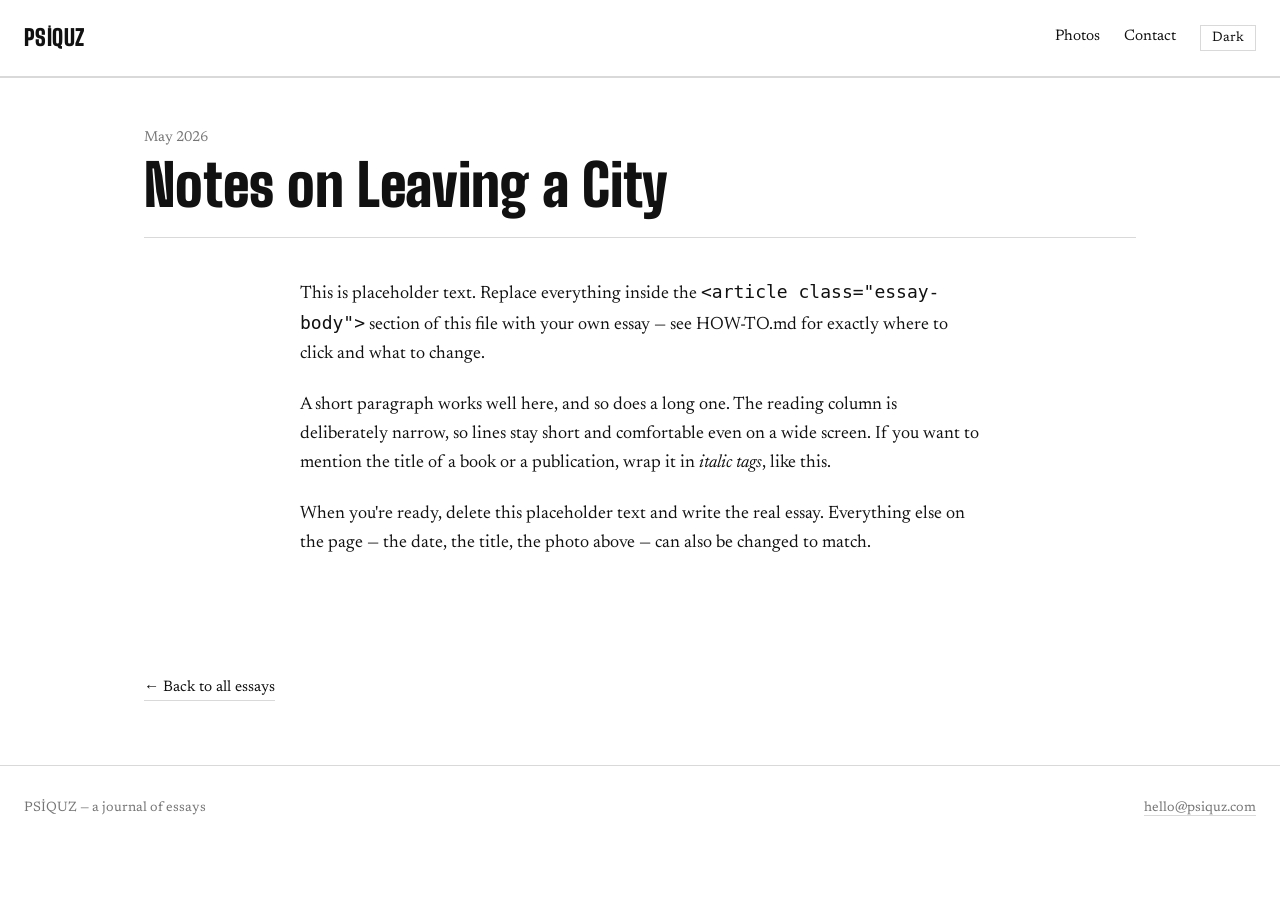
==== essay-1.html @ d4a70851 "Add files via upload" ====
<!doctype html>
<html lang="en" data-theme="light">
<head>
<meta charset="utf-8">
<meta name="viewport" content="width=device-width, initial-scale=1">
<title>Notes on Leaving a City — PSİQUZ</title>
<link rel="preconnect" href="https://fonts.googleapis.com">
<link rel="preconnect" href="https://fonts.gstatic.com" crossorigin>
<link href="https://fonts.googleapis.com/css2?family=Big+Shoulders+Display:wght@700;900&family=Newsreader:ital,wght@0,400;0,500;1,400&display=swap" rel="stylesheet">
<link rel="stylesheet" href="style.css">
</head>
<body>

<nav class="site-nav">
  <a href="index.html" class="nav-name">PSİQUZ</a>
  <div class="nav-links">
    <a href="photos.html" class="nav-link">Photos</a>
    <a href="mailto:hello@psiquz.com" class="nav-link">Contact</a>
    <button class="theme-toggle" id="themeToggle" type="button">Dark</button>
  </div>
</nav>

<div class="bleed">
  <img src="images/hero-essay-1.svg" alt="">
</div>

<main class="wrap">
  <header class="essay-header">
    <div class="eyebrow-date">May 2026</div>
    <h1>Notes on Leaving a City</h1>
  </header>

  <article class="essay-body">
    <p>This is placeholder text. Replace everything inside the <code>&lt;article class="essay-body"&gt;</code> section of this file with your own essay — see HOW-TO.md for exactly where to click and what to change.</p>
    <p>A short paragraph works well here, and so does a long one. The reading column is deliberately narrow, so lines stay short and comfortable even on a wide screen. If you want to mention the title of a book or a publication, wrap it in <em>italic tags</em>, like this.</p>
    <p>When you're ready, delete this placeholder text and write the real essay. Everything else on the page — the date, the title, the photo above — can also be changed to match.</p>
  </article>

  <a class="back-link" href="index.html">← Back to all essays</a>
</main>

<footer class="site-footer">
  <span>PSİQUZ — a journal of essays</span>
  <span><a href="mailto:hello@psiquz.com">hello@psiquz.com</a></span>
</footer>

<script src="script.js"></script>
</body>
</html>
---- style.css ----
/* ============================================
   PSİQUZ — stylesheet
   Plain-language notes are in HOW-TO.md
   ============================================ */

:root {
  --bg: #ffffff;
  --fg: #111111;
  --rule: #d9d9d9;
  --muted: #767676;
  --font-display: 'Big Shoulders Display', sans-serif;
  --font-body: 'Newsreader', Georgia, serif;
}

[data-theme="dark"] {
  --bg: #0a0a0a;
  --fg: #f2f2f2;
  --rule: #333333;
  --muted: #999999;
}

* { box-sizing: border-box; }

html { -webkit-text-size-adjust: 100%; }

body {
  margin: 0;
  background: var(--bg);
  color: var(--fg);
  font-family: var(--font-body);
  font-size: 1.125rem;
  line-height: 1.6;
  transition: background .2s ease, color .2s ease;
}

a { color: inherit; }

.wrap {
  max-width: 1040px;
  margin: 0 auto;
  padding: 0 1.5rem;
}

/* ---------- Nav ---------- */
.site-nav {
  display: flex;
  align-items: center;
  justify-content: space-between;
  gap: 1rem;
  padding: 1.25rem 1.5rem;
  border-bottom: 1px solid var(--rule);
}

.site-nav .nav-name {
  font-family: var(--font-display);
  font-weight: 900;
  font-size: 1.4rem;
  letter-spacing: 0.02em;
  text-decoration: none;
}

.site-nav .nav-links {
  display: flex;
  gap: 1.5rem;
  align-items: center;
  font-size: 0.95rem;
}

.site-nav a.nav-link {
  text-decoration: none;
  border-bottom: 1px solid transparent;
}

.site-nav a.nav-link:hover { border-bottom-color: var(--fg); }

.theme-toggle {
  background: none;
  border: 1px solid var(--rule);
  color: var(--fg);
  font-family: var(--font-body);
  font-size: 0.85rem;
  padding: 0.3rem 0.7rem;
  cursor: pointer;
}
.theme-toggle:hover { border-color: var(--fg); }

/* ---------- Full-bleed photo ---------- */
.bleed {
  width: 100%;
  overflow: hidden;
  border-bottom: 1px solid var(--rule);
  line-height: 0;
}
.bleed img { display: block; width: 100%; height: auto; }

/* ---------- Home page ---------- */
.home-grid {
  display: grid;
  grid-template-columns: 1.1fr 1fr;
  gap: 3rem;
  padding: 3rem 0;
}

.statement { padding-right: 1rem; }

.statement h1 {
  font-family: var(--font-display);
  font-weight: 900;
  font-size: clamp(2.2rem, 5vw, 3.4rem);
  line-height: 0.95;
  margin: 0 0 1.2rem;
}

.statement p {
  color: var(--muted);
  font-size: 1.05rem;
  max-width: 34ch;
}

.index-list { border-top: 1px solid var(--rule); }

.essay-row {
  display: flex;
  justify-content: space-between;
  align-items: baseline;
  gap: 1rem;
  padding: 1.1rem 0;
  border-bottom: 1px solid var(--rule);
  text-decoration: none;
  color: inherit;
}

.essay-row .row-title {
  font-style: italic;
  font-size: 1.2rem;
  flex: 1;
}

.essay-row .row-date {
  color: var(--muted);
  font-size: 0.9rem;
  white-space: nowrap;
}

.essay-row .row-num {
  color: var(--muted);
  font-size: 0.85rem;
  width: 2rem;
  text-align: right;
}

.essay-row:hover .row-title { text-decoration: underline; }

@media (max-width: 720px) {
  .home-grid { grid-template-columns: 1fr; gap: 2rem; padding: 2rem 0; }
}

/* ---------- Essay page ---------- */
.essay-header {
  padding: 3rem 0 1.5rem;
  border-bottom: 1px solid var(--rule);
}

.essay-header .eyebrow-date {
  color: var(--muted);
  font-size: 0.9rem;
  margin-bottom: 0.5rem;
}

.essay-header h1 {
  font-family: var(--font-display);
  font-weight: 900;
  font-size: clamp(2rem, 6vw, 3.6rem);
  line-height: 0.98;
  margin: 0;
}

.essay-body {
  max-width: 68ch;
  margin: 0 auto;
  padding: 2.5rem 0 4rem;
}

.essay-body p { margin: 0 0 1.4rem; }
.essay-body em, .essay-body i { font-style: italic; }

.back-link {
  display: inline-block;
  margin: 2rem 0;
  font-size: 0.95rem;
  text-decoration: none;
  border-bottom: 1px solid var(--rule);
}
.back-link:hover { border-bottom-color: var(--fg); }

/* ---------- Photos page ---------- */
.photo-caption-wrap { padding: 1rem 0 2.5rem; }
.photo-caption {
  font-style: italic;
  color: var(--muted);
  font-size: 0.95rem;
  margin: 0;
}

/* ---------- Footer ---------- */
.site-footer {
  border-top: 1px solid var(--rule);
  padding: 2rem 1.5rem;
  margin-top: 2rem;
  font-size: 0.85rem;
  color: var(--muted);
  display: flex;
  flex-wrap: wrap;
  justify-content: space-between;
  gap: 1rem;
}
.site-footer a { color: var(--muted); text-decoration: none; border-bottom: 1px solid var(--rule); }
.site-footer a:hover { border-bottom-color: var(--muted); }

@media (max-width: 480px) {
  body { font-size: 1.05rem; }
  .site-nav { padding: 1rem; }
  .site-nav .nav-links { gap: 1rem; }
  .essay-header { padding: 2rem 0 1.2rem; }
}
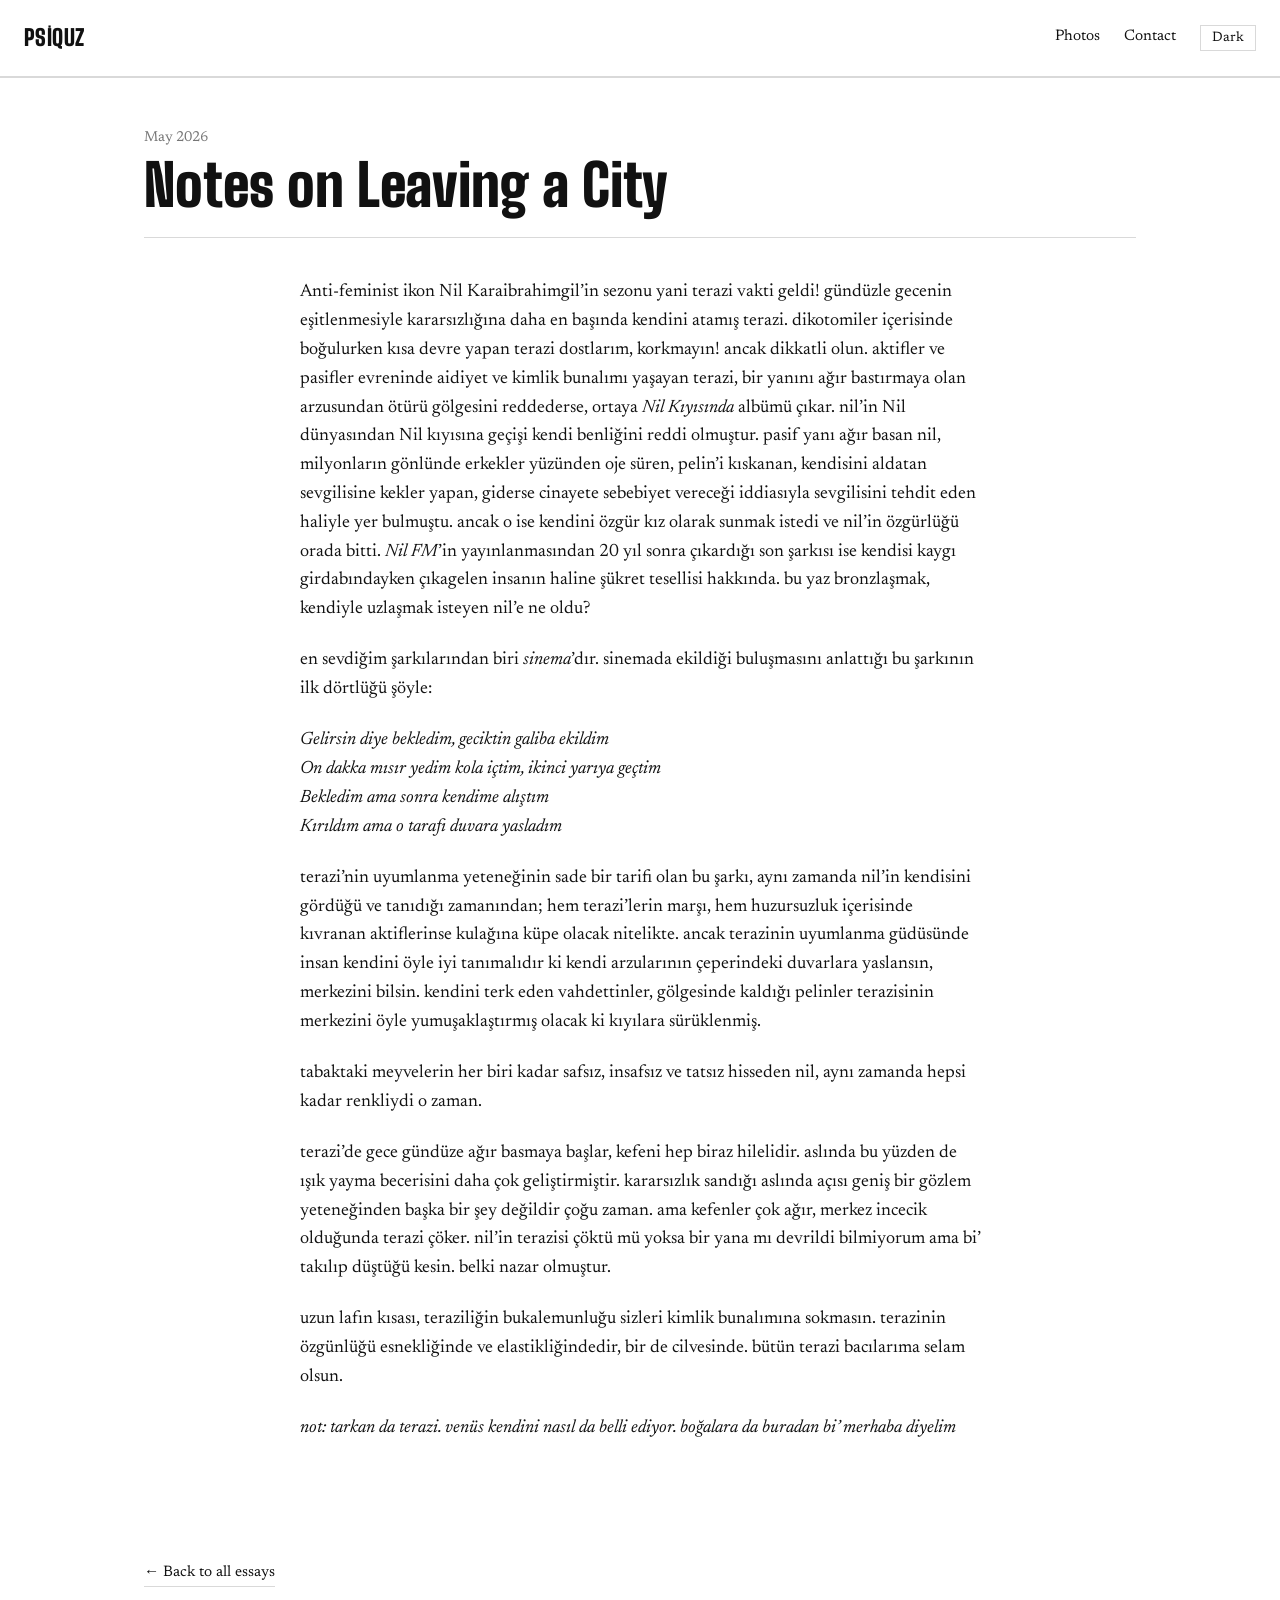
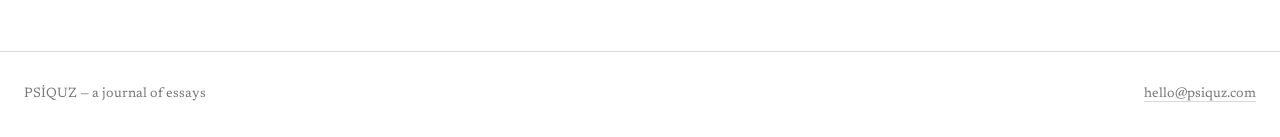
==== commit 7d95cc0e: "first essay try" ====
--- a/essay-1.html
+++ b/essay-1.html
@@ -31,10 +31,24 @@
   </header>
 
   <article class="essay-body">
-    <p>This is placeholder text. Replace everything inside the <code>&lt;article class="essay-body"&gt;</code> section of this file with your own essay — see HOW-TO.md for exactly where to click and what to change.</p>
-    <p>A short paragraph works well here, and so does a long one. The reading column is deliberately narrow, so lines stay short and comfortable even on a wide screen. If you want to mention the title of a book or a publication, wrap it in <em>italic tags</em>, like this.</p>
-    <p>When you're ready, delete this placeholder text and write the real essay. Everything else on the page — the date, the title, the photo above — can also be changed to match.</p>
-  </article>
+  <p>Anti-feminist ikon Nil Karaibrahimgil’in sezonu yani terazi vakti geldi! gündüzle gecenin eşitlenmesiyle kararsızlığına daha en başında kendini atamış terazi. dikotomiler içerisinde boğulurken kısa devre yapan terazi dostlarım, korkmayın! ancak dikkatli olun. aktifler ve pasifler evreninde aidiyet ve kimlik bunalımı yaşayan terazi, bir yanını ağır bastırmaya olan arzusundan ötürü gölgesini reddederse, ortaya <em>Nil Kıyısında</em> albümü çıkar. nil’in Nil dünyasından Nil kıyısına geçişi kendi benliğini reddi olmuştur. pasif yanı ağır basan nil, milyonların gönlünde erkekler yüzünden oje süren, pelin’i kıskanan, kendisini aldatan sevgilisine kekler yapan, giderse cinayete sebebiyet vereceği iddiasıyla sevgilisini tehdit eden haliyle yer bulmuştu. ancak o ise kendini özgür kız olarak sunmak istedi ve nil’in özgürlüğü orada bitti. <em>Nil FM</em>’in yayınlanmasından 20 yıl sonra çıkardığı son şarkısı ise kendisi kaygı girdabındayken çıkagelen insanın haline şükret tesellisi hakkında. bu yaz bronzlaşmak, kendiyle uzlaşmak isteyen nil’e ne oldu?</p>
+
+<p>en sevdiğim şarkılarından biri <em>sinema</em>’dır. sinemada ekildiği buluşmasını anlattığı bu şarkının ilk dörtlüğü şöyle:</p>
+
+<p><em>Gelirsin diye bekledim, geciktin galiba ekildim<br>
+On dakka mısır yedim kola içtim, ikinci yarıya geçtim<br>
+Bekledim ama sonra kendime alıştım<br>
+Kırıldım ama o tarafı duvara yasladım</em></p>
+
+<p>terazi’nin uyumlanma yeteneğinin sade bir tarifi olan bu şarkı, aynı zamanda nil’in kendisini gördüğü ve tanıdığı zamanından; hem terazi’lerin marşı, hem huzursuzluk içerisinde kıvranan aktiflerinse kulağına küpe olacak nitelikte. ancak terazinin uyumlanma güdüsünde insan kendini öyle iyi tanımalıdır ki kendi arzularının çeperindeki duvarlara yaslansın, merkezini bilsin. kendini terk eden vahdettinler, gölgesinde kaldığı pelinler terazisinin merkezini öyle yumuşaklaştırmış olacak ki kıyılara sürüklenmiş.</p>
+
+<p>tabaktaki meyvelerin her biri kadar safsız, insafsız ve tatsız hisseden nil, aynı zamanda hepsi kadar renkliydi o zaman.</p>
+
+<p>terazi’de gece gündüze ağır basmaya başlar, kefeni hep biraz hilelidir. aslında bu yüzden de ışık yayma becerisini daha çok geliştirmiştir. kararsızlık sandığı aslında açısı geniş bir gözlem yeteneğinden başka bir şey değildir çoğu zaman. ama kefenler çok ağır, merkez incecik olduğunda terazi çöker. nil’in terazisi çöktü mü yoksa bir yana mı devrildi bilmiyorum ama bi’ takılıp düştüğü kesin. belki nazar olmuştur.</p>
+
+<p>uzun lafın kısası, teraziliğin bukalemunluğu sizleri kimlik bunalımına sokmasın. terazinin özgünlüğü esnekliğinde ve elastikliğindedir, bir de cilvesinde. bütün terazi bacılarıma selam olsun.</p>
+
+<p><em>not: tarkan da terazi. venüs kendini nasıl da belli ediyor. boğalara da buradan bi’ merhaba diyelim</em></p>  </article>
 
   <a class="back-link" href="index.html">← Back to all essays</a>
 </main>
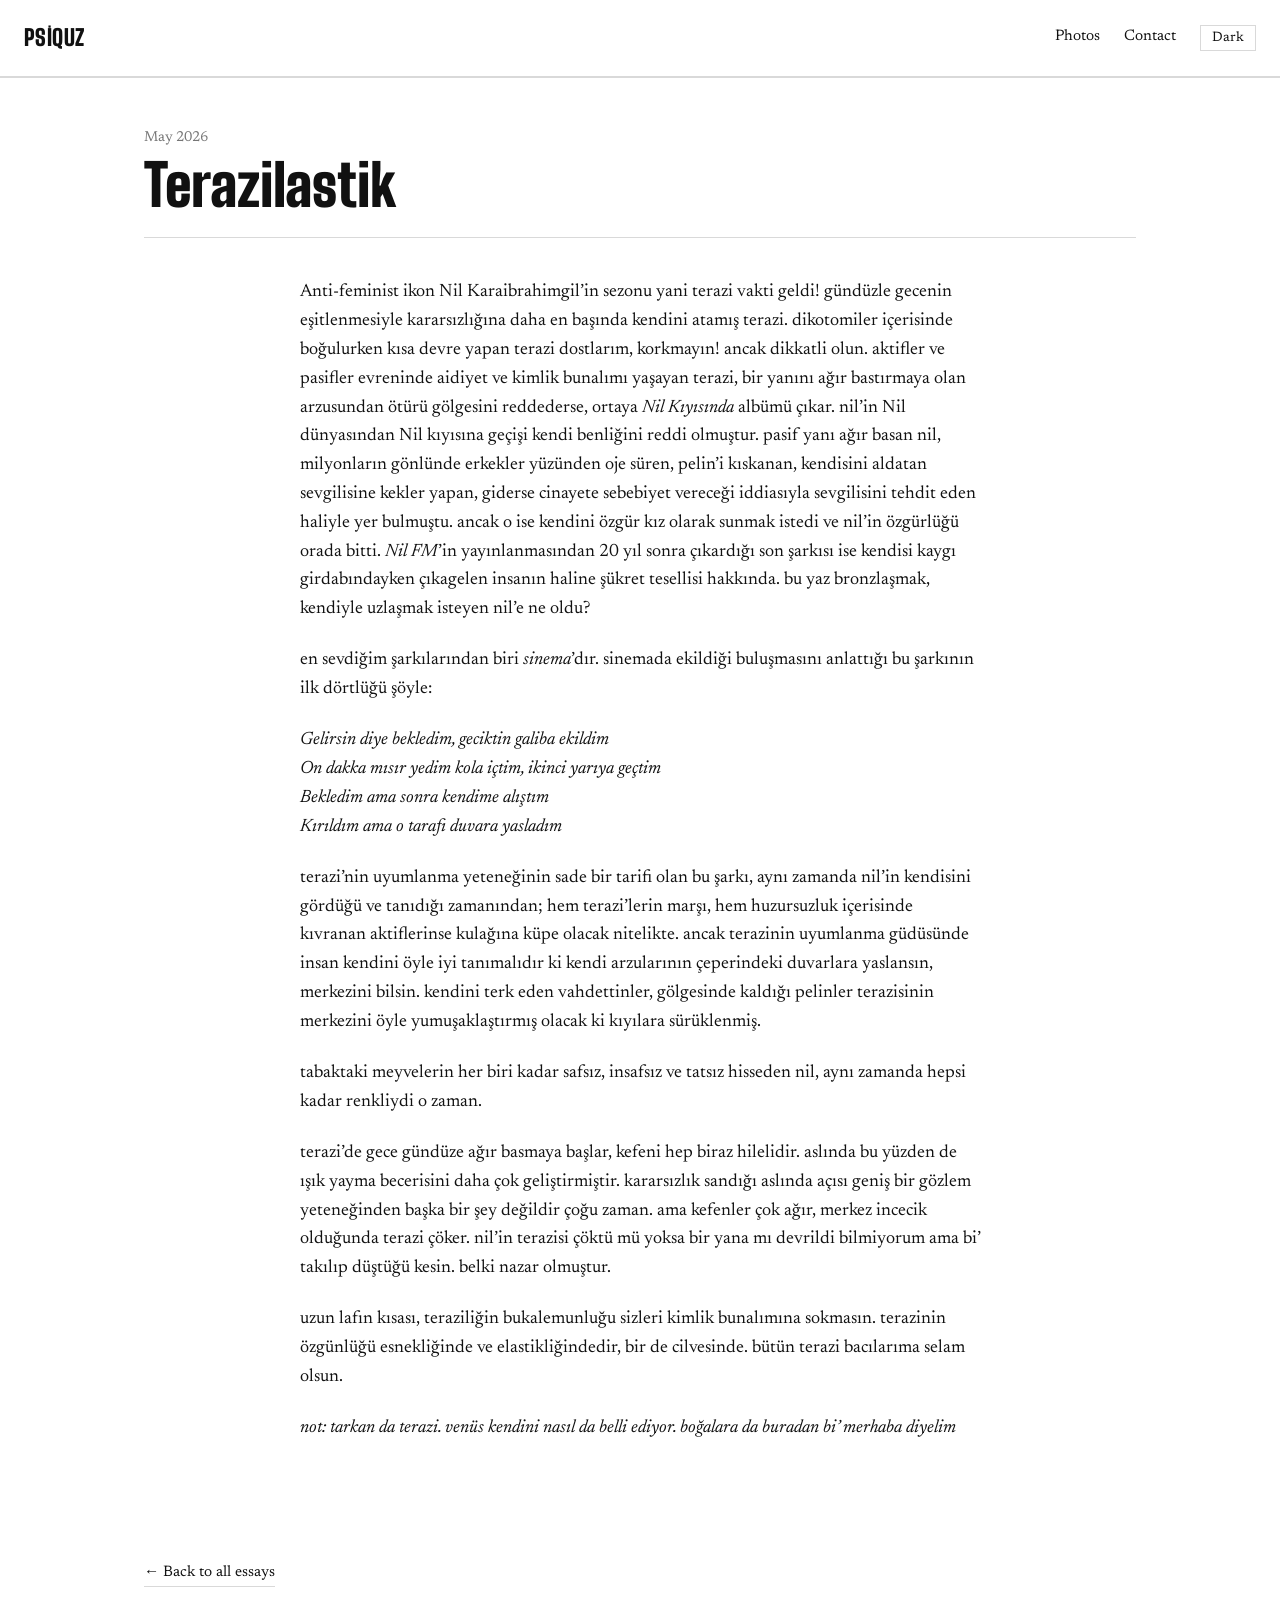
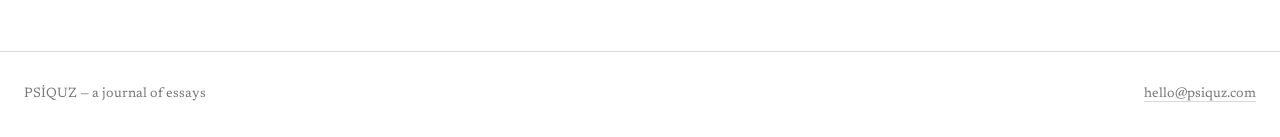
==== commit a356f131: "Change title and header from 'Notes on Leaving a City' to 'Terazilastik'" ====
--- a/essay-1.html
+++ b/essay-1.html
@@ -3,7 +3,7 @@
 <head>
 <meta charset="utf-8">
 <meta name="viewport" content="width=device-width, initial-scale=1">
-<title>Notes on Leaving a City — PSİQUZ</title>
+<title>Terazilastik — PSİQUZ</title>
 <link rel="preconnect" href="https://fonts.googleapis.com">
 <link rel="preconnect" href="https://fonts.gstatic.com" crossorigin>
 <link href="https://fonts.googleapis.com/css2?family=Big+Shoulders+Display:wght@700;900&family=Newsreader:ital,wght@0,400;0,500;1,400&display=swap" rel="stylesheet">
@@ -27,7 +27,7 @@
 <main class="wrap">
   <header class="essay-header">
     <div class="eyebrow-date">May 2026</div>
-    <h1>Notes on Leaving a City</h1>
+    <h1>Terazilastik</h1>
   </header>
 
   <article class="essay-body">
